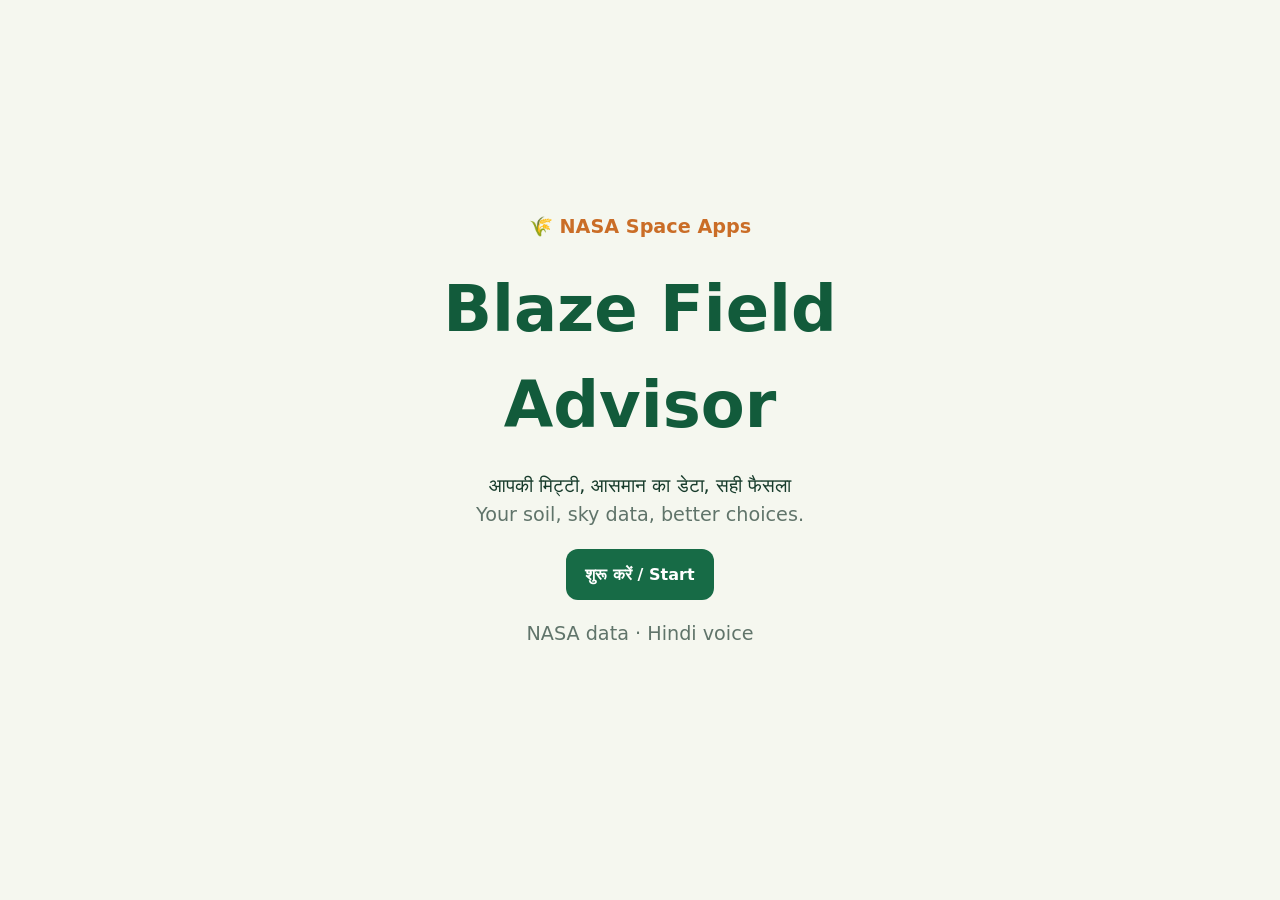
==== index.html @ 62139662 "feat: P0 Blaze Field Advisor" ====
<!doctype html><html lang="hi"><head><meta charset="utf-8"><meta name="viewport" content="width=device-width,initial-scale=1"><meta name="description" content="Hindi-first NASA climate field advisor"><title>Blaze Field Advisor</title><link rel="stylesheet" href="./styles.css"></head><body><div id="app"></div><script type="module" src="./src/main.js"></script></body></html>
---- styles.css ----
:root{font-family:system-ui,-apple-system,sans-serif;color:#173b2b;background:#f5f7ef;line-height:1.5}*{box-sizing:border-box}body{margin:0}.shell{max-width:760px;margin:auto;padding:1rem}.hero{text-align:center;padding:18vh 1rem 2rem}.hero h1{font-size:clamp(2rem,10vw,4rem);margin:.2em 0;color:#125b3b}.hero p{font-size:1.2rem}.hero span,.muted,small{color:#60746a}.eyebrow{color:#ca6d27;font-weight:700}.primary,button{border:0;border-radius:12px;padding:.85rem 1.2rem;font:inherit;cursor:pointer;background:#176b46;color:white;font-weight:700}.card{background:white;border-radius:18px;padding:1rem;margin:1rem 0;box-shadow:0 3px 14px #173b2b12}.notice{background:#fff3d4;border-radius:12px;padding:.7rem;margin:1rem 0}.badge{display:inline-block;font-size:.75rem;border-radius:99px;padding:.2rem .55rem;margin:.5rem 0;font-weight:700}.live{color:#075eaa;background:#dceeff}.sample{color:#626262;background:#e8e8e8}.climate-grid{display:grid;grid-template-columns:1fr 1fr;gap:1rem}.climate-grid div{display:flex;flex-direction:column}.climate-grid b{font-size:1.35rem}.climate-grid small{font-size:.85rem}header{display:flex;align-items:center;justify-content:space-between;gap:1rem}nav{display:flex;align-items:center;gap:.55rem}nav a{color:#176b46;font-weight:700}header h1{font-size:1.3rem}select{padding:.55rem;border-radius:8px;border:1px solid #b5c5b9;background:white}.months{display:flex;align-items:end;gap:3px;height:120px;padding-top:1rem}.month{display:flex;flex:1;height:100%;flex-direction:column;justify-content:end;align-items:center;font-size:.62rem}.month i{display:block;width:100%;min-height:3px;background:#4b9e6d;border-radius:4px 4px 0 0}.month small{font-size:.55rem;white-space:nowrap;transform:rotate(-45deg);transform-origin:top right}.toggles{display:flex;flex-wrap:wrap;gap:.55rem}.toggles label{border:1px solid #c8d7cb;border-radius:999px;padding:.45rem .7rem;cursor:pointer}.rotation{position:relative}.rank{position:absolute;right:1rem;top:1rem;color:#ca6d27;font-weight:800}.rotation h3{margin:.1rem 0}.total{font-size:1.4rem;color:#176b46}.score{margin:.55rem 0;font-size:.85rem}.score strong{float:right}.score>div{height:8px;background:#e4ece5;border-radius:9px;overflow:hidden}.score i{display:block;height:100%;background:#4b9e6d;border-radius:9px}.detail{background:#e8f2e9;color:#176b46;margin-top:.5rem}.evidence{border-left:5px solid #ca6d27}.loading{text-align:center;padding:30vh 1rem;font-size:1.2rem}@media(min-width:600px){.shell{padding:2rem}.rotation{display:inline-block;width:calc(50% - .6rem);vertical-align:top;margin-right:.6rem}}
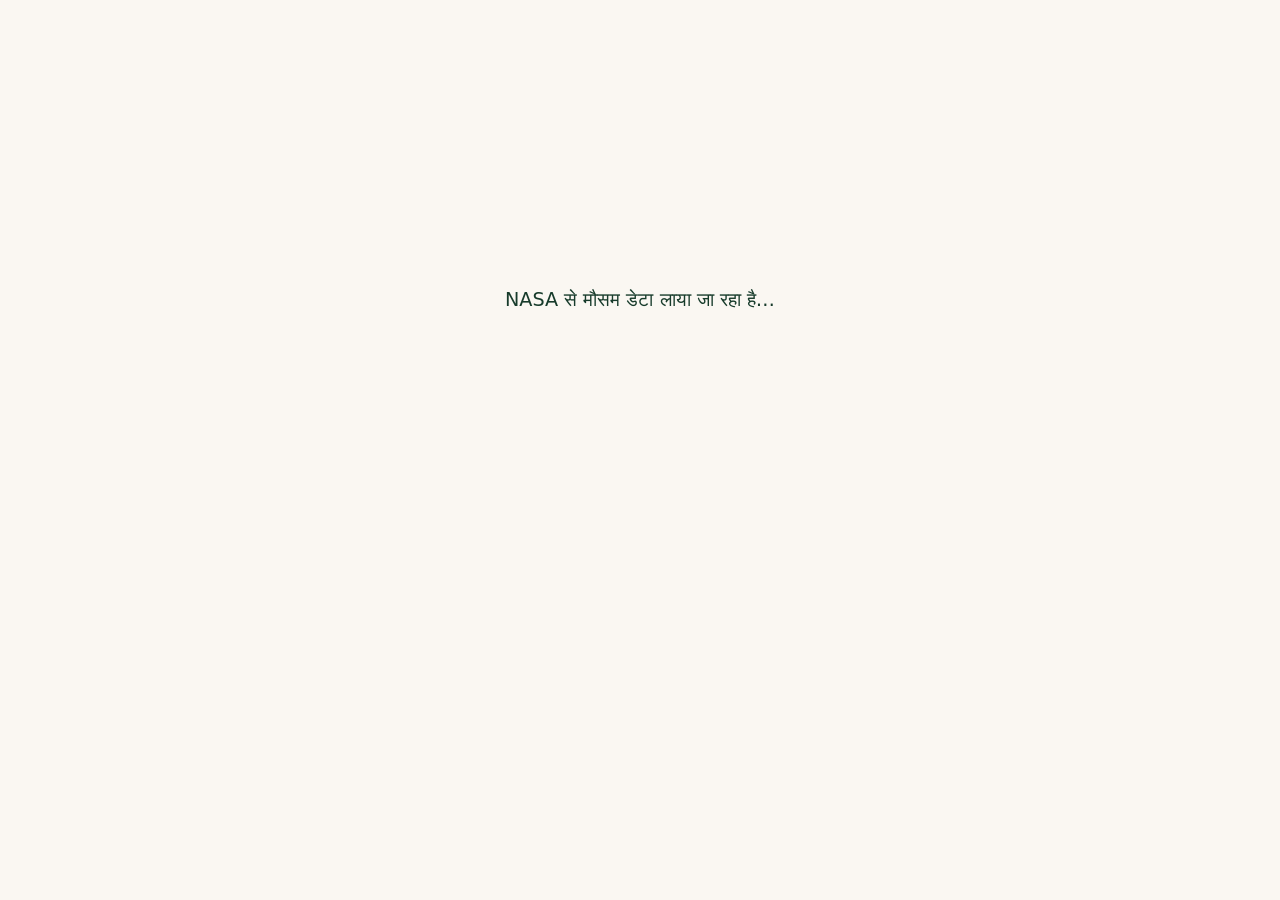
==== commit f5eede10: "harden: gate deploys and validate static site [gates: local-tests, verify] Co-authored-by: Copilot <" ====
--- a/index.html
+++ b/index.html
@@ -1 +1 @@
-<!doctype html><html lang="hi"><head><meta charset="utf-8"><meta name="viewport" content="width=device-width,initial-scale=1"><meta name="description" content="Hindi-first NASA climate field advisor"><title>Blaze Field Advisor</title><link rel="stylesheet" href="./styles.css"></head><body><div id="app"></div><script type="module" src="./src/main.js"></script></body></html>
+<!doctype html><html lang="hi"><head><meta charset="utf-8"><meta name="viewport" content="width=device-width,initial-scale=1"><meta name="description" content="Hindi-first NASA climate field advisor"><meta name="theme-color" content="#071b19"><meta name="referrer" content="no-referrer"><meta http-equiv="Content-Security-Policy" content="default-src 'none'; script-src 'self'; style-src 'self'; font-src 'self'; img-src 'self' data:; connect-src 'self' https://power.larc.nasa.gov; base-uri 'none'; form-action 'none'; object-src 'none';"><title>Blaze Field Advisor</title><link rel="canonical" href="https://spartanfromk-18.github.io/Blaze-NSA/"><link rel="icon" href="./favicon.svg" type="image/svg+xml"><link rel="icon" href="./favicon-32.png" type="image/png" sizes="32x32"><meta property="og:type" content="website"><meta property="og:title" content="Blaze Field Advisor"><meta property="og:description" content="Hindi-first NASA climate field advisor"><meta property="og:url" content="https://spartanfromk-18.github.io/Blaze-NSA/"><meta property="og:image" content="https://spartanfromk-18.github.io/Blaze-NSA/og.png"><meta name="twitter:card" content="summary_large_image"><meta name="twitter:title" content="Blaze Field Advisor"><meta name="twitter:description" content="Hindi-first NASA climate field advisor"><meta name="twitter:image" content="https://spartanfromk-18.github.io/Blaze-NSA/og.png"><link rel="stylesheet" href="./styles.css"></head><body><div id="app"></div><script type="module" src="./src/main.js"></script></body></html>
--- a/styles.css
+++ b/styles.css
@@ -1 +1 @@
-:root{font-family:system-ui,-apple-system,sans-serif;color:#173b2b;background:#f5f7ef;line-height:1.5}*{box-sizing:border-box}body{margin:0}.shell{max-width:760px;margin:auto;padding:1rem}.hero{text-align:center;padding:18vh 1rem 2rem}.hero h1{font-size:clamp(2rem,10vw,4rem);margin:.2em 0;color:#125b3b}.hero p{font-size:1.2rem}.hero span,.muted,small{color:#60746a}.eyebrow{color:#ca6d27;font-weight:700}.primary,button{border:0;border-radius:12px;padding:.85rem 1.2rem;font:inherit;cursor:pointer;background:#176b46;color:white;font-weight:700}.card{background:white;border-radius:18px;padding:1rem;margin:1rem 0;box-shadow:0 3px 14px #173b2b12}.notice{background:#fff3d4;border-radius:12px;padding:.7rem;margin:1rem 0}.badge{display:inline-block;font-size:.75rem;border-radius:99px;padding:.2rem .55rem;margin:.5rem 0;font-weight:700}.live{color:#075eaa;background:#dceeff}.sample{color:#626262;background:#e8e8e8}.climate-grid{display:grid;grid-template-columns:1fr 1fr;gap:1rem}.climate-grid div{display:flex;flex-direction:column}.climate-grid b{font-size:1.35rem}.climate-grid small{font-size:.85rem}header{display:flex;align-items:center;justify-content:space-between;gap:1rem}nav{display:flex;align-items:center;gap:.55rem}nav a{color:#176b46;font-weight:700}header h1{font-size:1.3rem}select{padding:.55rem;border-radius:8px;border:1px solid #b5c5b9;background:white}.months{display:flex;align-items:end;gap:3px;height:120px;padding-top:1rem}.month{display:flex;flex:1;height:100%;flex-direction:column;justify-content:end;align-items:center;font-size:.62rem}.month i{display:block;width:100%;min-height:3px;background:#4b9e6d;border-radius:4px 4px 0 0}.month small{font-size:.55rem;white-space:nowrap;transform:rotate(-45deg);transform-origin:top right}.toggles{display:flex;flex-wrap:wrap;gap:.55rem}.toggles label{border:1px solid #c8d7cb;border-radius:999px;padding:.45rem .7rem;cursor:pointer}.rotation{position:relative}.rank{position:absolute;right:1rem;top:1rem;color:#ca6d27;font-weight:800}.rotation h3{margin:.1rem 0}.total{font-size:1.4rem;color:#176b46}.score{margin:.55rem 0;font-size:.85rem}.score strong{float:right}.score>div{height:8px;background:#e4ece5;border-radius:9px;overflow:hidden}.score i{display:block;height:100%;background:#4b9e6d;border-radius:9px}.detail{background:#e8f2e9;color:#176b46;margin-top:.5rem}.evidence{border-left:5px solid #ca6d27}.loading{text-align:center;padding:30vh 1rem;font-size:1.2rem}@media(min-width:600px){.shell{padding:2rem}.rotation{display:inline-block;width:calc(50% - .6rem);vertical-align:top;margin-right:.6rem}}
+:root{font-family:system-ui,-apple-system,"Noto Sans Devanagari",sans-serif;color:#173b2b;background:#faf7f2;line-height:1.5}*{box-sizing:border-box}html{scroll-behavior:smooth}body{margin:0;overflow-x:hidden}.shell{max-width:1080px;margin:auto;padding:1rem;position:relative}header{display:flex;align-items:center;gap:1rem;flex-wrap:wrap;padding:.5rem 0 1.2rem}.wordmark{font-weight:800;color:#125b3b;text-decoration:none}nav{display:flex;align-items:center;gap:1rem;flex-wrap:wrap;margin-left:auto}nav a{color:#176b46;font-weight:700;text-decoration:none}.demo-link{background:#176b46;color:#fff!important;padding:.55rem .8rem;border-radius:999px}.location-label{font-size:.85rem}select{padding:.5rem;border-radius:8px;border:1px solid #b5c5b9;background:#fff}.hero-screen{min-height:100vh;position:relative;overflow:hidden;background:#071b19;color:#faf7f2;display:grid;place-items:center}.hero-canvas{position:absolute;inset:0;width:100%;height:100%;opacity:.9}.hero-copy{position:relative;text-align:center;padding:1rem;z-index:1}.hero-copy .wordmark{color:#c6e7c7;font-size:1.1rem}.hero-copy h1{font-family:"Noto Sans Devanagari",system-ui,sans-serif;font-size:clamp(56px,17vw,96px);line-height:1.05;margin:.2em 0;color:#faf7f2}.hero-english{font-size:1.1rem;letter-spacing:.08em}.hero-caption{font-size:1.2rem}.hero-caption span,.hero-source{color:#c6e7c7}.hero-cta{border:1px solid #c6e7c7;border-radius:50%;width:72px;height:72px;background:#c6e7c7;color:#173b2b;font-size:2rem;cursor:pointer}.scroll-hint{position:absolute;right:1rem;bottom:-7rem;font-size:.85rem}.card{background:#fff;border-radius:18px;padding:1.2rem;margin:1rem 0;box-shadow:0 3px 14px #173b2b12}.notice{background:#fff3d4;border-radius:12px;padding:.7rem;margin:1rem 0}.badge{display:inline-block;font-size:.75rem;border-radius:99px;padding:.2rem .55rem;margin:.2rem 0;font-weight:700;white-space:nowrap}.live{color:#075eaa;background:#dceeff}.sample{color:#626262;background:#e8e8e8}.climate-grid{display:grid;grid-template-columns:repeat(4,1fr);gap:1rem;margin:1rem 0}.climate-grid div{display:flex;flex-direction:column}.climate-grid b{font-size:1.35rem}.climate-grid small,.muted,small{color:#60746a}.chart-wrap{overflow:hidden}.chart-heading{display:flex;justify-content:space-between;align-items:center}.climate-chart{width:100%;height:auto;display:block}.grid{stroke:#dbe5dc;stroke-width:1}.axis{stroke:#54725e}.axis-label,.unit-label,.month-label{fill:#294d39;font-size:11px}.month-label tspan{font-size:8px;display:block}.monsoon-band{fill:#dcefe1}.band-label{fill:#286a42;font-size:11px}.threshold{stroke:#c27622;stroke-dasharray:6 4}.threshold-label{fill:#a35d15;font-size:10px}.rain-bar{fill:#4b9e6d;cursor:pointer}.rain-bar.heat{fill:#c27622}.temp-line{fill:none;stroke:#176b46;stroke-width:3}.temp-point{fill:#176b46;stroke:#fff;stroke-width:2;cursor:pointer}.chart-tooltip{min-height:1.5rem;color:#315b40;font-size:.85rem}.provenance summary{cursor:pointer;font-weight:700}.provenance{padding:1rem;border:1px solid #d6e0d7;border-radius:12px}.provenance dl{display:grid;grid-template-columns:max-content 1fr;gap:.3rem 1rem}.provenance dt{font-weight:700}.provenance dd{margin:0}.secondary{border:1px solid #176b46;border-radius:8px;padding:.6rem 1rem;background:#fff;color:#176b46;font-weight:700}.toggles{display:flex;flex-wrap:wrap;gap:.55rem}.toggle{min-height:48px;border:1px solid #9db8a2;border-radius:999px;padding:.6rem 1rem;cursor:pointer;background:#fff;color:#173b2b;font:inherit}.toggle[aria-pressed=true]{background:#176b46;color:#fff}.toggle:focus-visible,button:focus-visible,a:focus-visible,[tabindex="0"]:focus-visible{outline:3px solid #ca6d27;outline-offset:3px}.rotation{position:relative;display:inline-block;width:calc(50% - .6rem);vertical-align:top;margin-right:.6rem}.rank{position:absolute;right:1rem;top:1rem;color:#ca6d27;font-weight:800}.rotation h3{margin:.1rem 0}.total{font-size:1.4rem;color:#176b46}.score{margin:.55rem 0;font-size:.85rem}.score strong{float:right}.score>div{height:8px;background:#e4ece5;border-radius:9px;overflow:hidden}.score i{display:block;height:100%;background:#4b9e6d;border-radius:9px}.detail,.primary{border:0;border-radius:10px;padding:.75rem 1rem;font:inherit;cursor:pointer;background:#176b46;color:white;font-weight:700}.table-wrap{overflow-x:auto}.table-wrap table{border-collapse:collapse;min-width:650px;width:100%;background:#fff}.table-wrap caption{text-align:left;padding:.8rem 0;font-weight:700}.table-wrap th,.table-wrap td{text-align:left;border-bottom:1px solid #dbe5dc;padding:.6rem}.evidence{border-left:5px solid #ca6d27}.loading{text-align:center;padding:30vh 1rem;font-size:1.2rem}footer{padding:2rem 0;color:#60746a;font-size:.9rem}.canvas-fallback{background:linear-gradient(#071b19,#173b2b)}@media(max-width:700px){.shell{padding:.75rem}nav{order:3;width:100%;gap:.6rem;font-size:.85rem}.location-label{margin-left:auto}.climate-grid{grid-template-columns:1fr 1fr}.rotation{display:block;width:100%;margin-right:0}.scroll-hint{position:static;margin-top:3rem}.provenance dl{grid-template-columns:1fr}.provenance dd{margin-bottom:.4rem}}@media(prefers-reduced-motion:reduce){html{scroll-behavior:auto}.hero-canvas{opacity:.7}}
